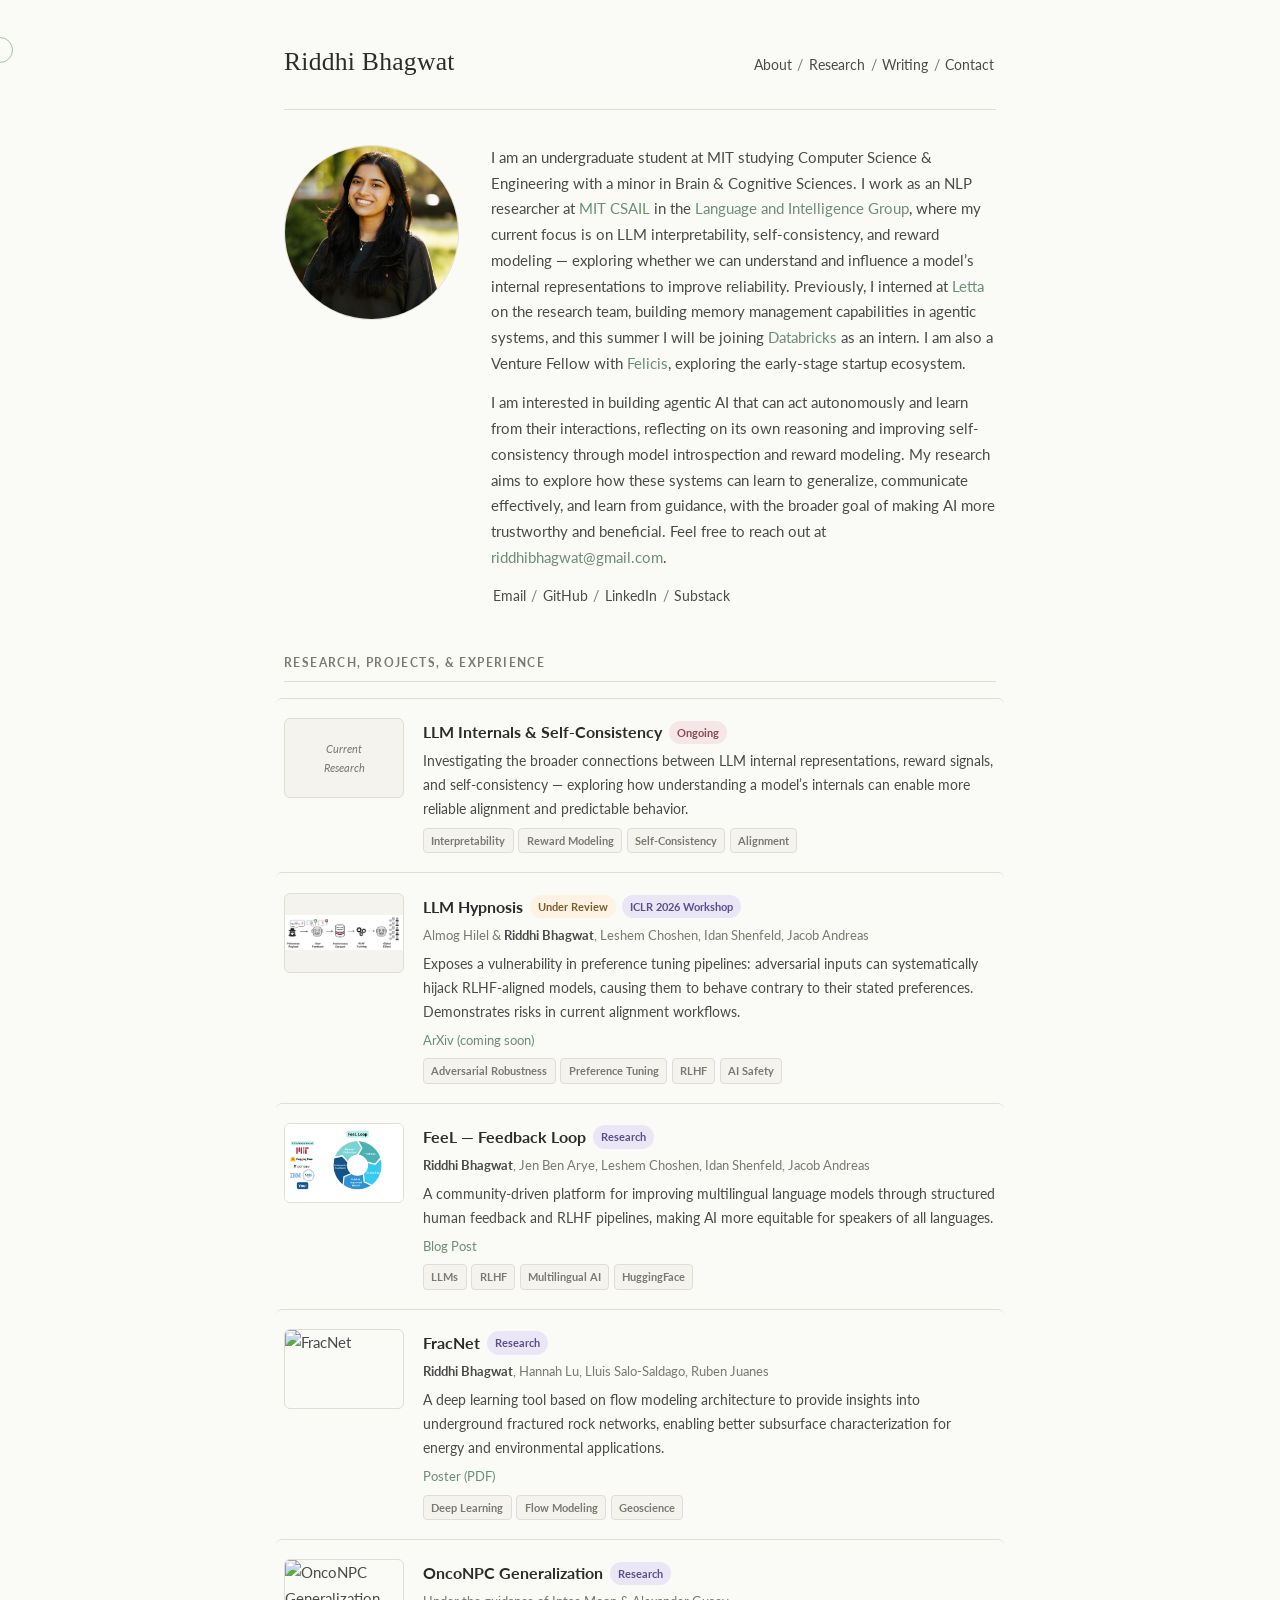
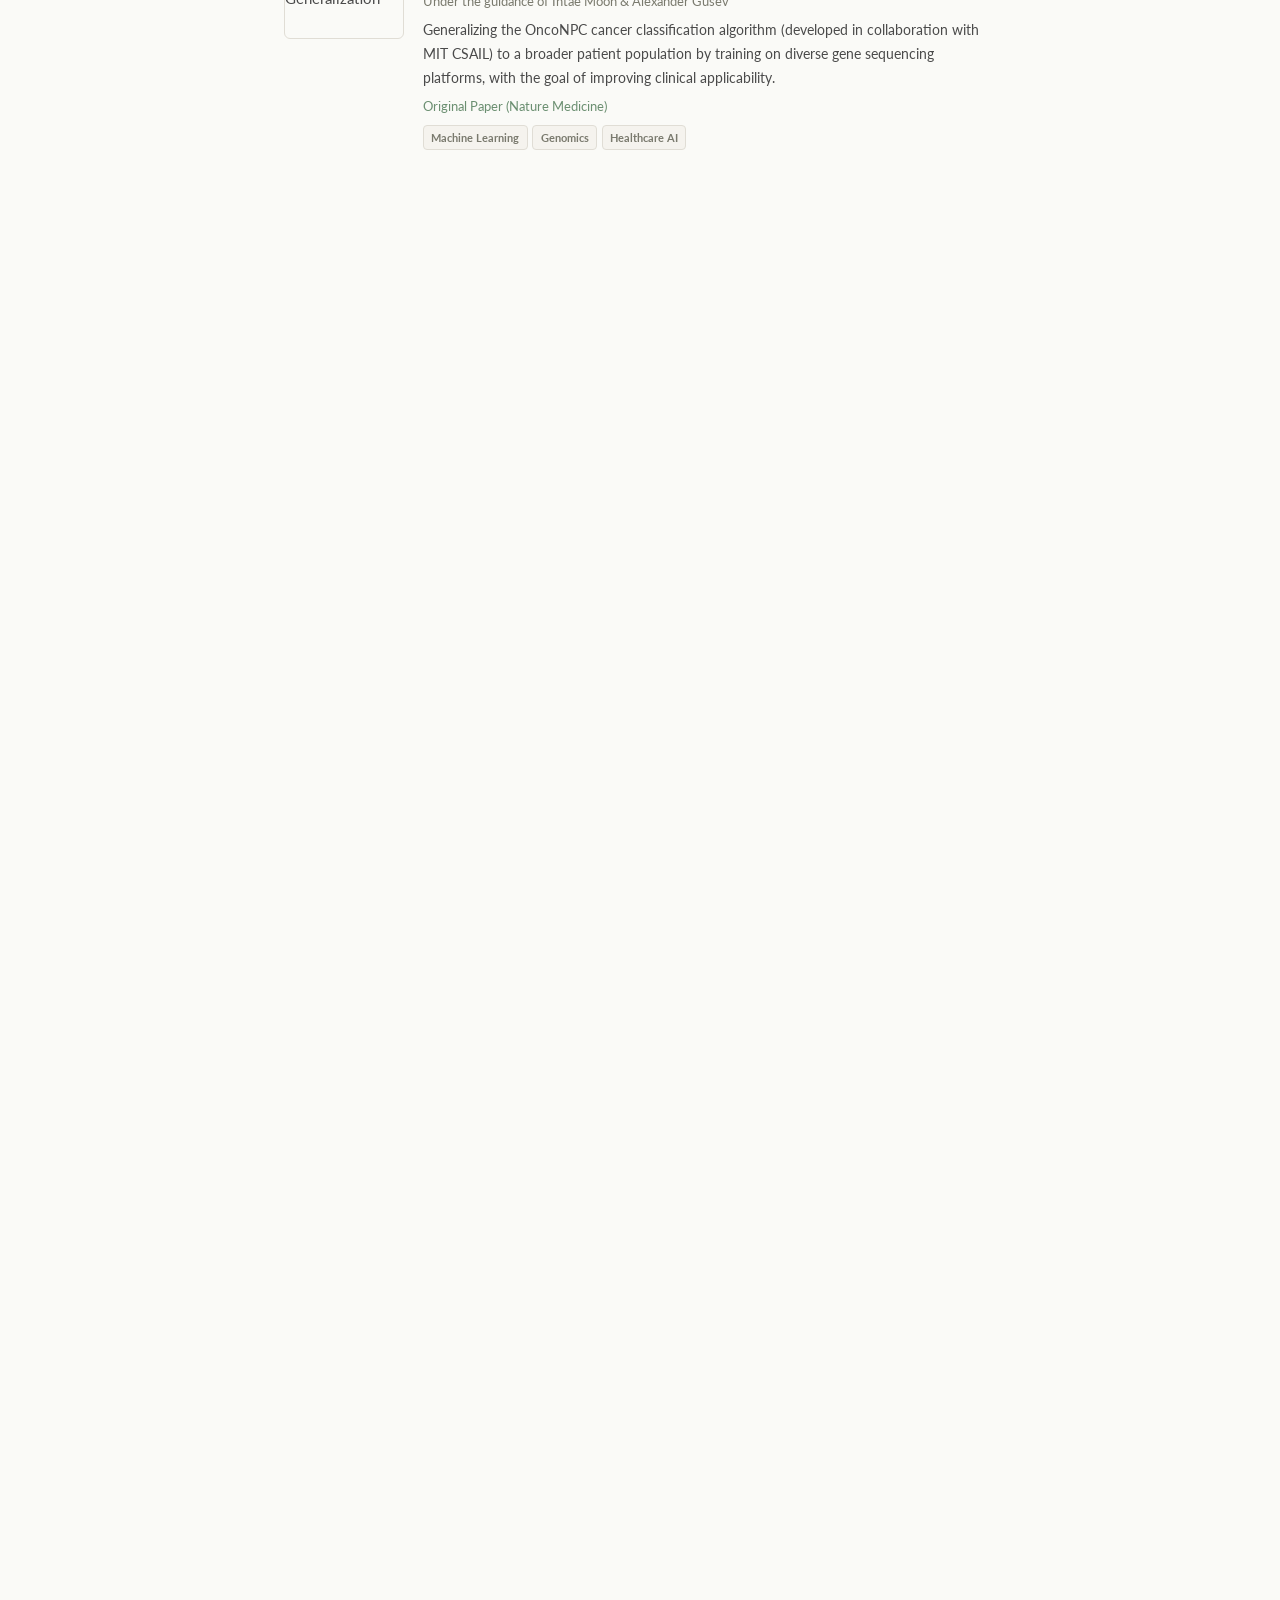
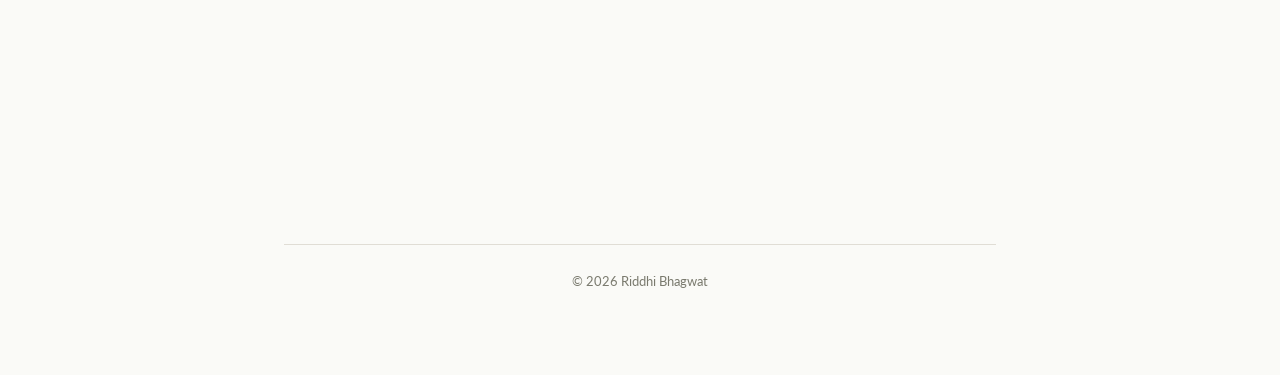
==== projects.html @ 0ca51635 "updates 2026" ====
<!DOCTYPE html>
  <head>
    <title>Riddhi Bhagwat — Projects</title>
    <meta charset="utf-8" />
    <meta http-equiv="refresh" content="0; url=index.html#research">
    <link rel="canonical" href="index.html#research">
  </head>

  <body>


    <header class="top-bar">
        <div class="left-section">
            <p class="name">Riddhi Bhagwat</p>
        </div>
        <div class="right-section">
            <nav class="navigation">
                <ul>
                    <li><a href="index.html">About</a></li>
                    <li><a href="projects.html">Projects</a></li>
                    <li><a href="writing_speaking.html">Writing & Speaking</a></li>
                </ul>
            </nav>
        </div>
    </header>


<div class="projects">
    <div class="section-title" >
      <p class="title-projects" id="title-projects"></p>
      <div class="section-line"></div>
    </div>
    <div class="ongoing-section">
    <div class="proj-ongoing clip-contents">
      <div class="project-info-container">
        <div class="project-container ongoing-container">
          <p class="ongoing-title">Ongoing Personal Project!</p>
          <p class="proj-desc">
            Working on a project surrounding technologies for heart health, holistic health,
            and sudden cardiac arrest. Contact me if interested in hearing
            more!
          </p>
            <button class="proj-contact-button project-button" id="ongoing-btn">Contact</button>
        </div>
      </div>
    </div>
    <div class="proj-ongoing clip-contents">
      <div class="project-info-container">
        <div class="project-container ongoing-container">
          <p class="ongoing-title">RLHF-Based LLM Training Platform</p>
          <p class="proj-desc">
            *Ongoing*
            <br>
            Developing a platform to collect human feedback for LLMs, integrate 
            it into automated training pipelines, and deploy the system with HuggingFace 
            for real-world testing. Contact to learn more! 
            
          </p>
            <button class="proj-contact-button project-button" id="ongoing-btn">Contact</button>
        </div>
      </div>
    </div>
    </div>
    <div class="project-box clip-contents">
      <div class="project-info-container">
        <div class="project-container">
          <p class="proj-title">FracNet</p>
          <p class="proj-desc">
            *Ongoing* 
            <br>
            A deep learning tool based on flow modeling architecture to
            provide insights into underground fractured rock networks.
          </p>
            <button class="project-button" id="fracnet-git">GitHub</button>
        </div>
      </div>
      <img
        src="images/fracnet_image.png"
        alt="FracNet - Rock Network Simulation Alogrithm"
        class="fracnet-img"
      />
    </div>
    <div class="project-box">
      <img
        src = "images/onconpc_image.png"
        alt="OncoNPC Cancer Classification Diagram - From Publication in Nature Mag."
        class="onconpc-img"
      />
      <div class="project-info-container">
        <div class="onconpc-container">
          <p class="proj-title onco-title">OncoNPC Generalization</p>
          <p class="proj-desc onco-desc">
            Generalizing the OncoNPC classification algorithm (developed in
            collaboration with MIT CSAIL) to a broader patient population by
            training on specific gene sequencing platforms
          </p>
            <button class="project-button onconpc-git" id="onconpc-git">Original OncoNPC</button>
        </div>
      </div>
    </div>
    <div class="project-box clip-contents">
        <div class="project-info-container">
          <div class="project-container">
            <p class="proj-title">ToneMe</p>
            <p class="proj-desc">
              A tone correction tool for Mandarin learners. Developed with team
              as part of AIM (AI @ MIT) Labs Accelerator (MIT’s Premier
              Undergraduate Accelerator)
            </p>
          <button class="project-button toneme-git" id="toneme-git">GitHub</button>
          </div>
        </div>
        <img
          src="images/toneme_image.png"
          alt="ToneMe Website Snapshot"
          class="toneme-img"
        />
      </div>
  </div>

<script src="script.js" defer></script>
<footer class="footer">
  <div class="footer-content">
      <p class="contact-title">Contact Me</p>
      <div class="contact-info">
        <a href="mailto:example@example.com">
            <i class="fas fa-envelope"></i> riddhibhagwat@gmail.com
        </a>
        <a href="tel:+1234567890">
            <i class="fas fa-phone"></i> +1 847 310 0073
        </a>
        <a href="https://www.linkedin.com/in/riddhibhagwat" target="_blank">
            <i class="fab fa-linkedin"></i> LinkedIn Profile
        </a>
    </div>
  </div>
  <div class="footer-bottom">
      <p>&copy; 2024 Riddhi Bhagwat. All rights reserved.</p>
  </div>
</footer>
</body>
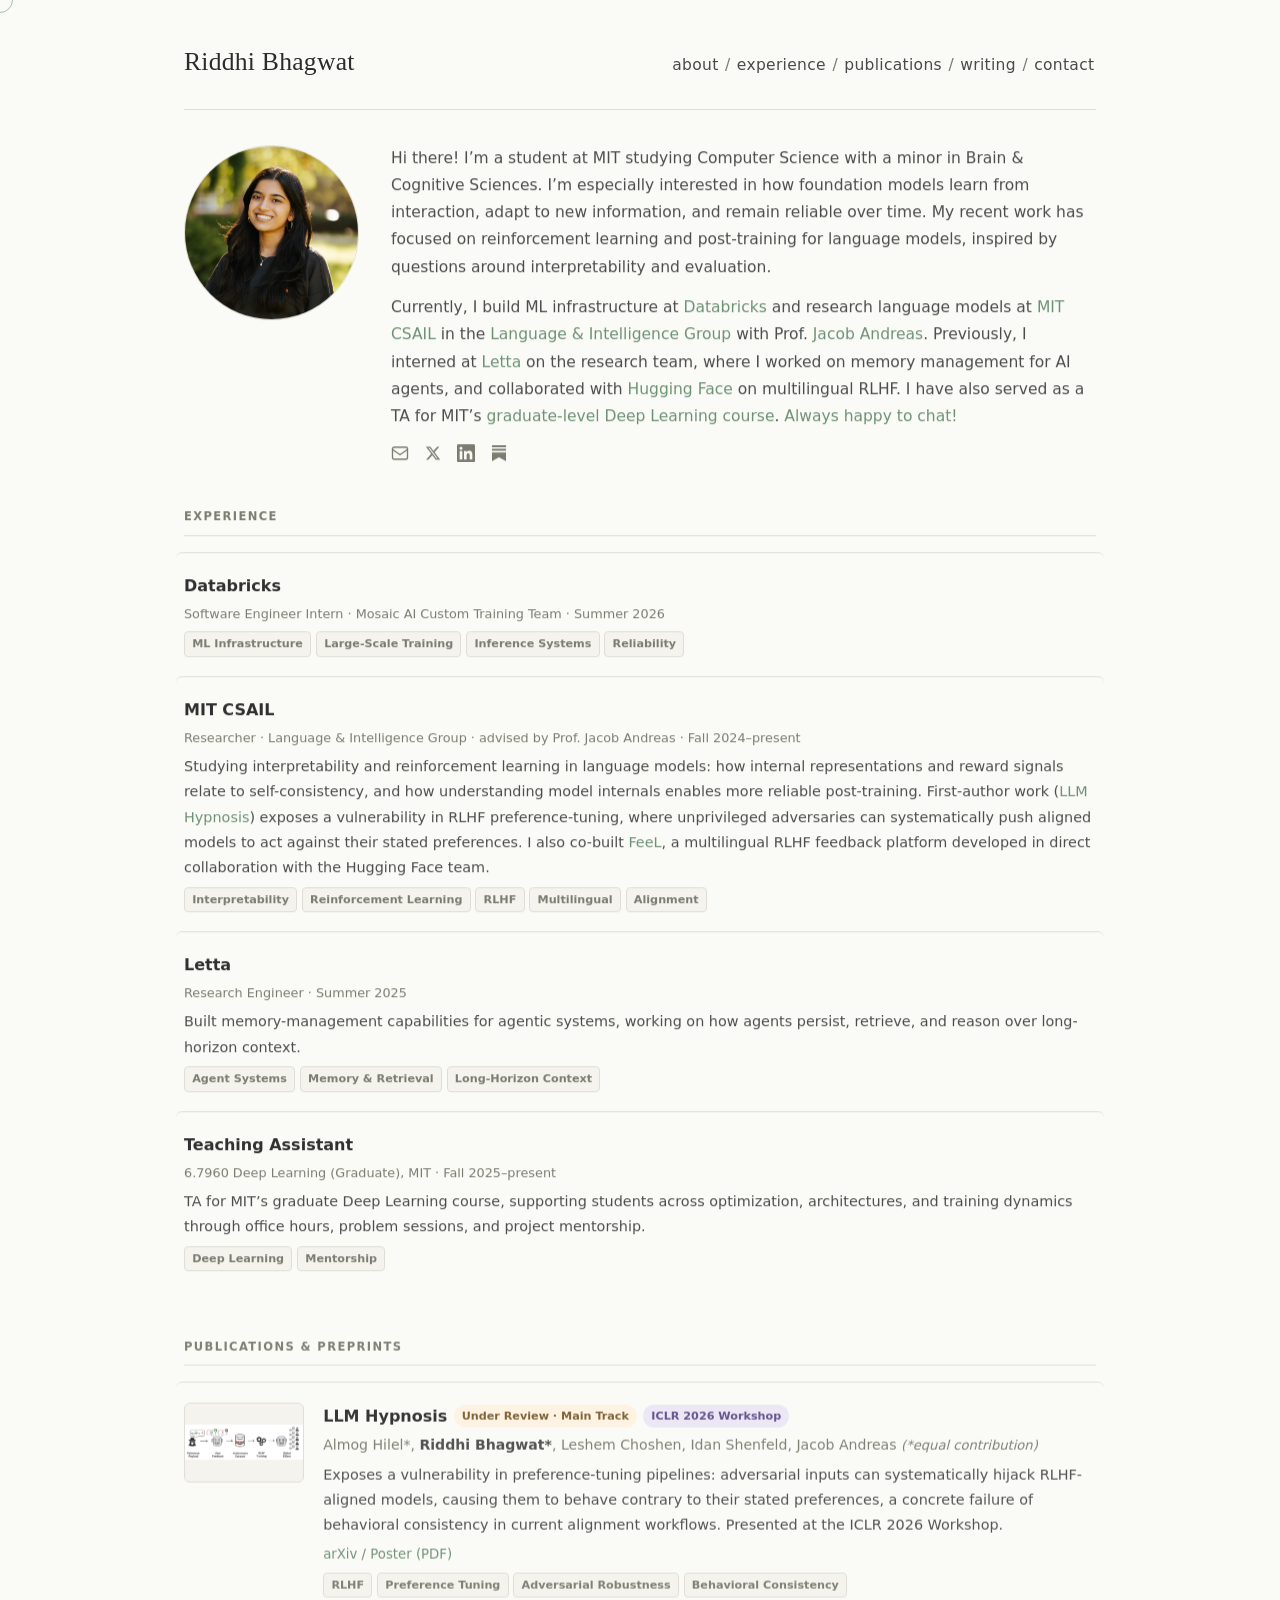
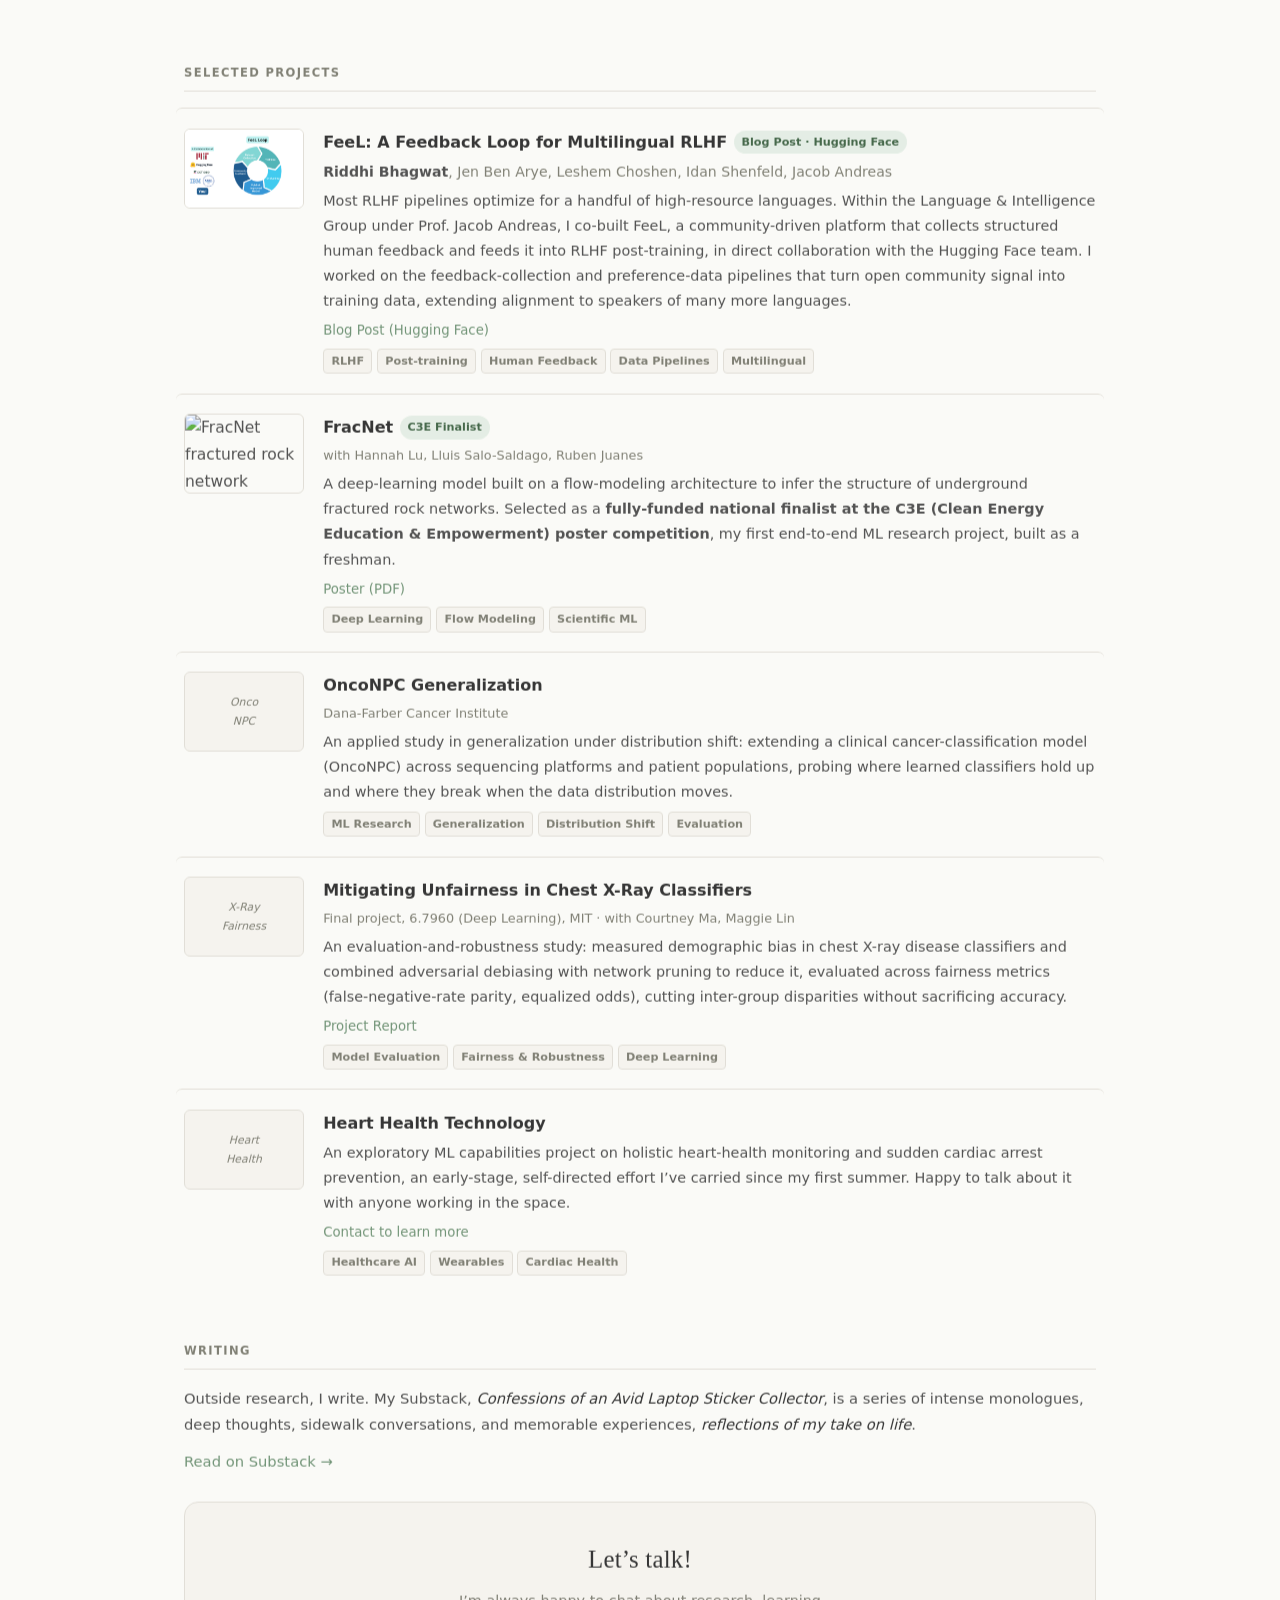
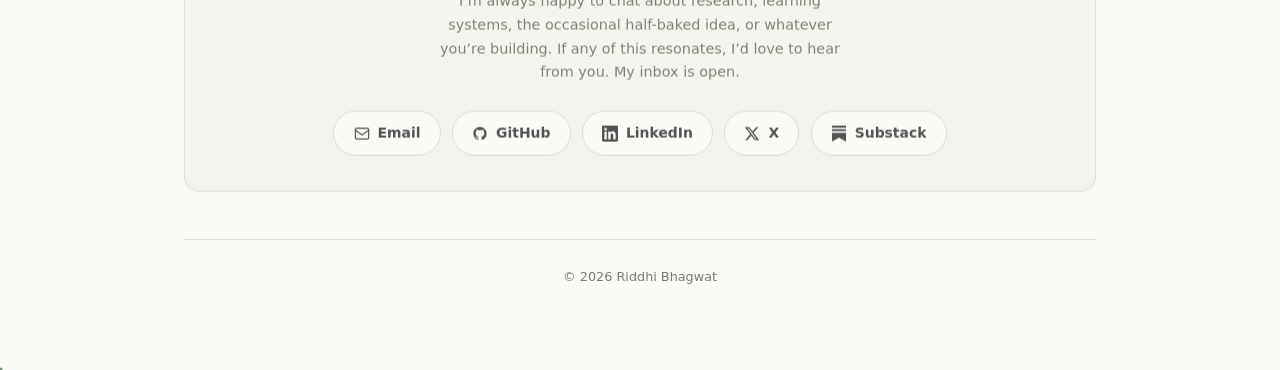
==== commit cbe7135d: "Update homepage: bio, experience, projects, and styles" ====
--- a/projects.html
+++ b/projects.html
@@ -2,8 +2,8 @@
   <head>
     <title>Riddhi Bhagwat — Projects</title>
     <meta charset="utf-8" />
-    <meta http-equiv="refresh" content="0; url=index.html#research">
-    <link rel="canonical" href="index.html#research">
+    <meta http-equiv="refresh" content="0; url=index.html#projects">
+    <link rel="canonical" href="index.html#projects">
   </head>
 
   <body>
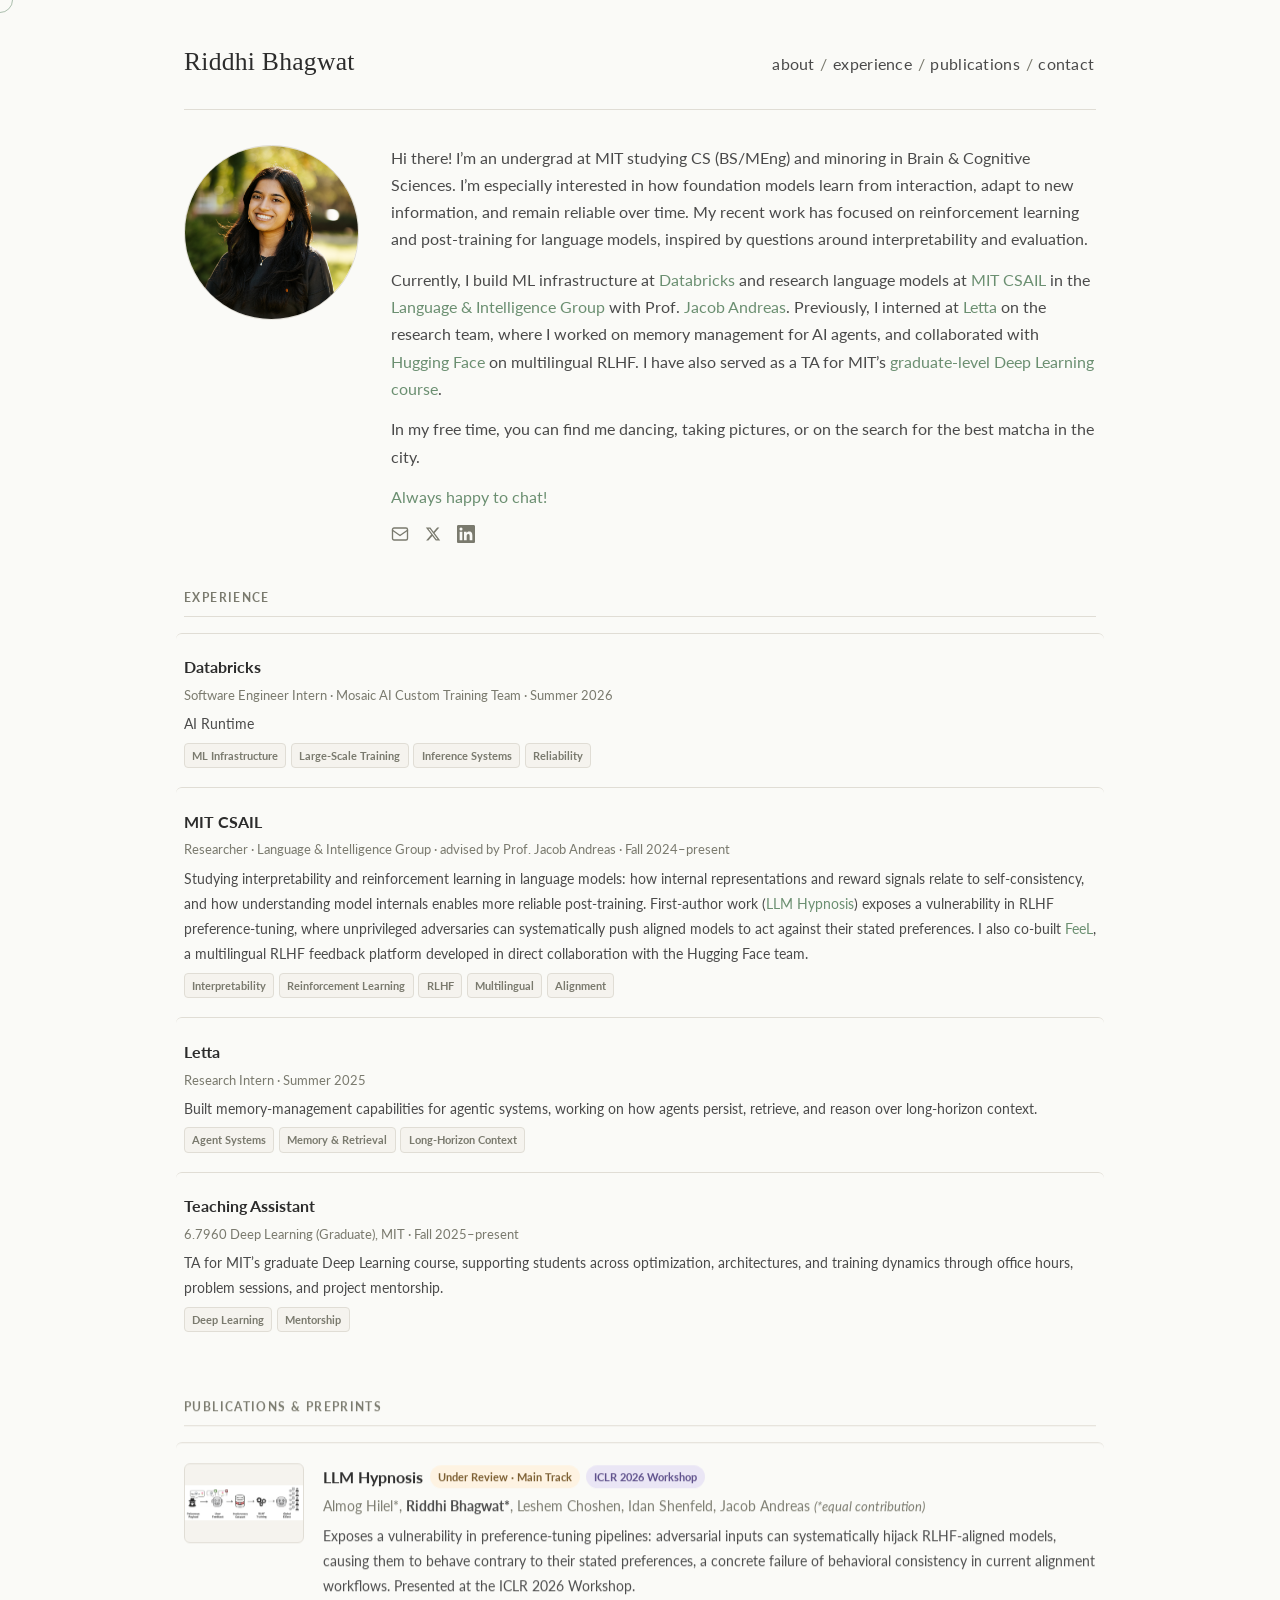
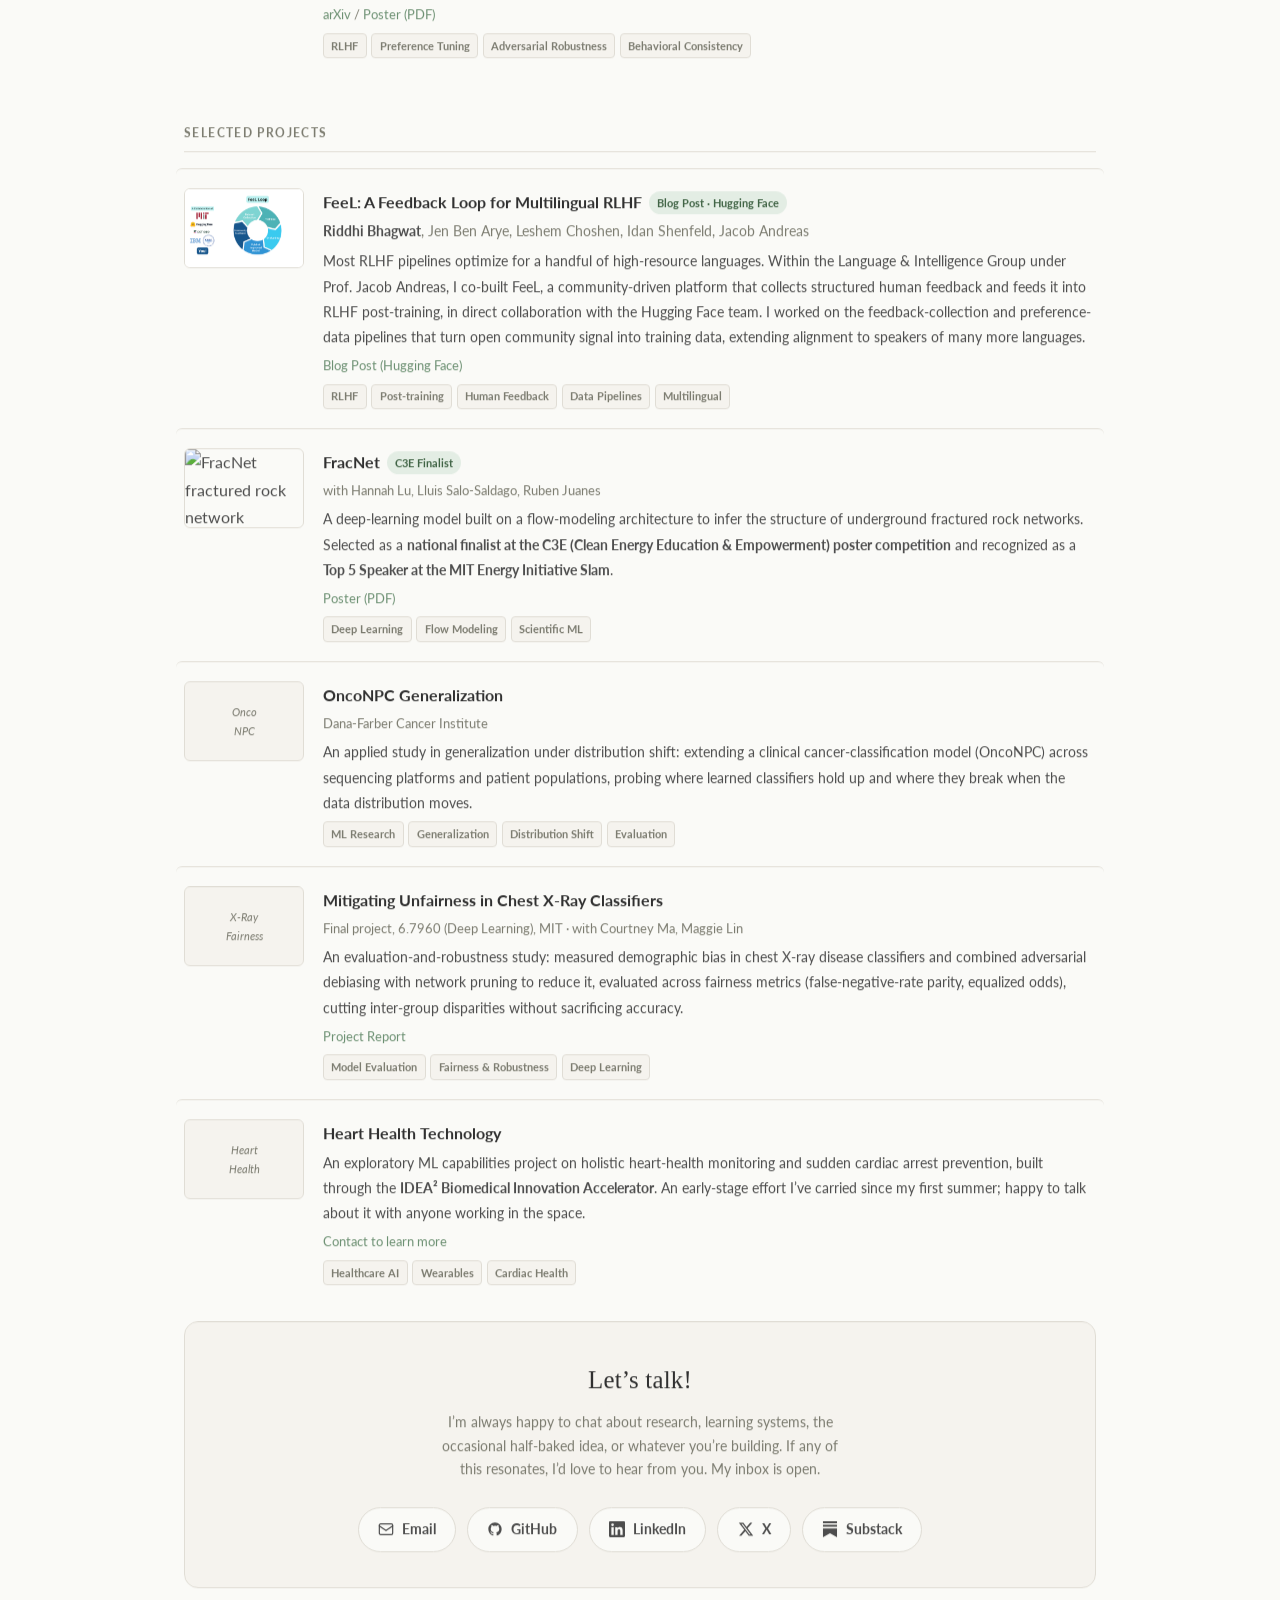
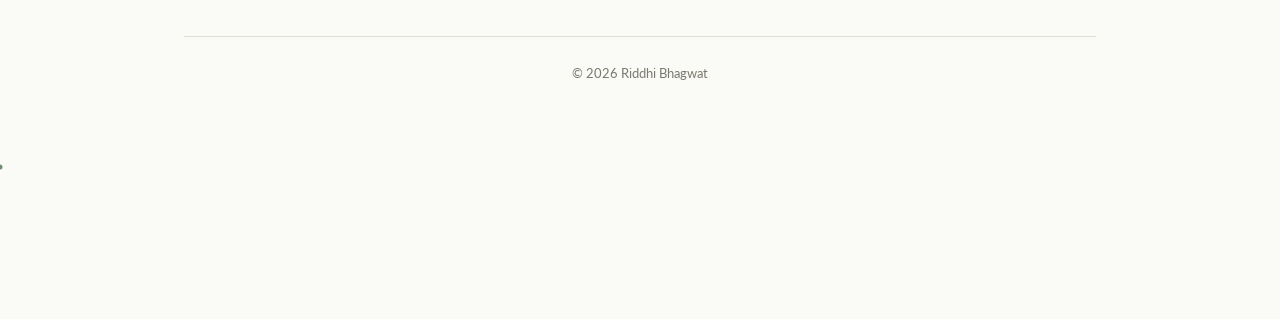
==== commit a295afb2: "Update homepage: bio, experience, projects, and styles" ====
--- a/projects.html
+++ b/projects.html
@@ -124,7 +124,7 @@
       <p class="contact-title">Contact Me</p>
       <div class="contact-info">
         <a href="mailto:example@example.com">
-            <i class="fas fa-envelope"></i> riddhibhagwat@gmail.com
+            <i class="fas fa-envelope"></i> riddhib@mit.edu
         </a>
         <a href="tel:+1234567890">
             <i class="fas fa-phone"></i> +1 847 310 0073
